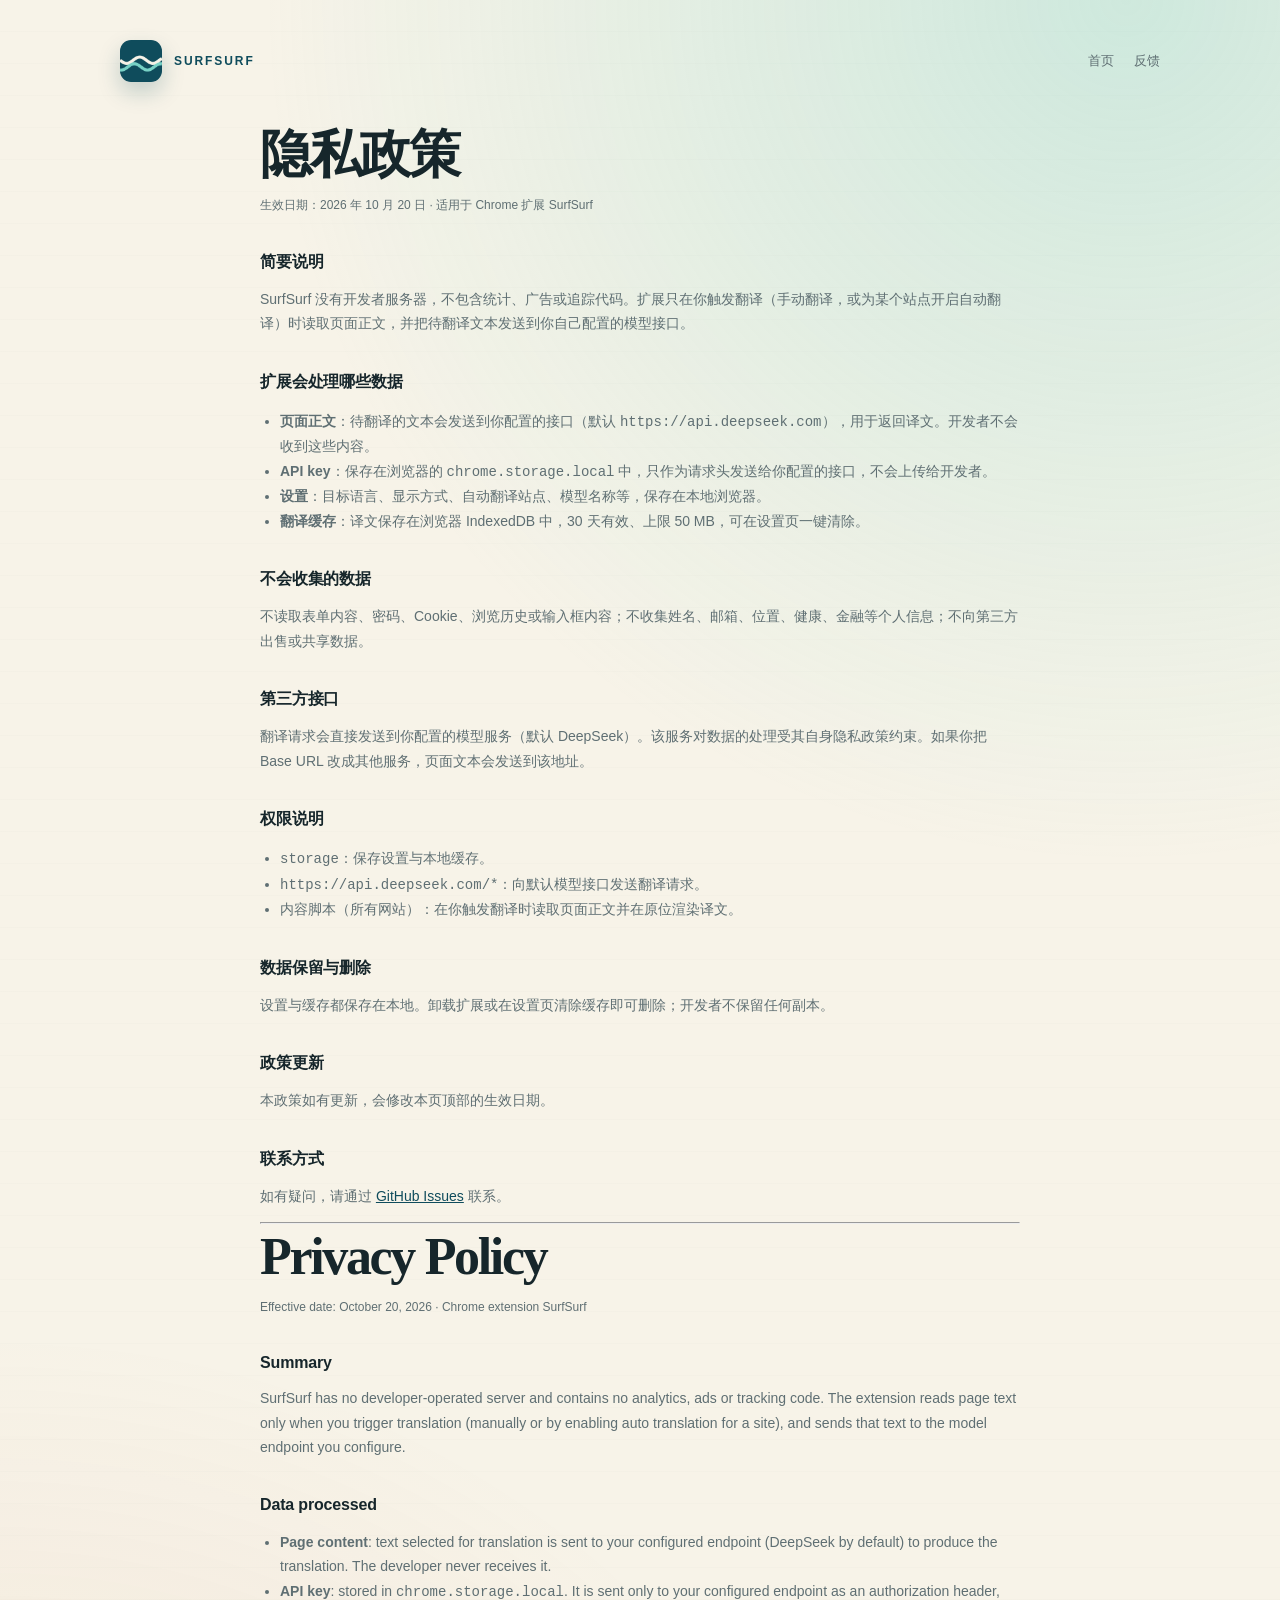
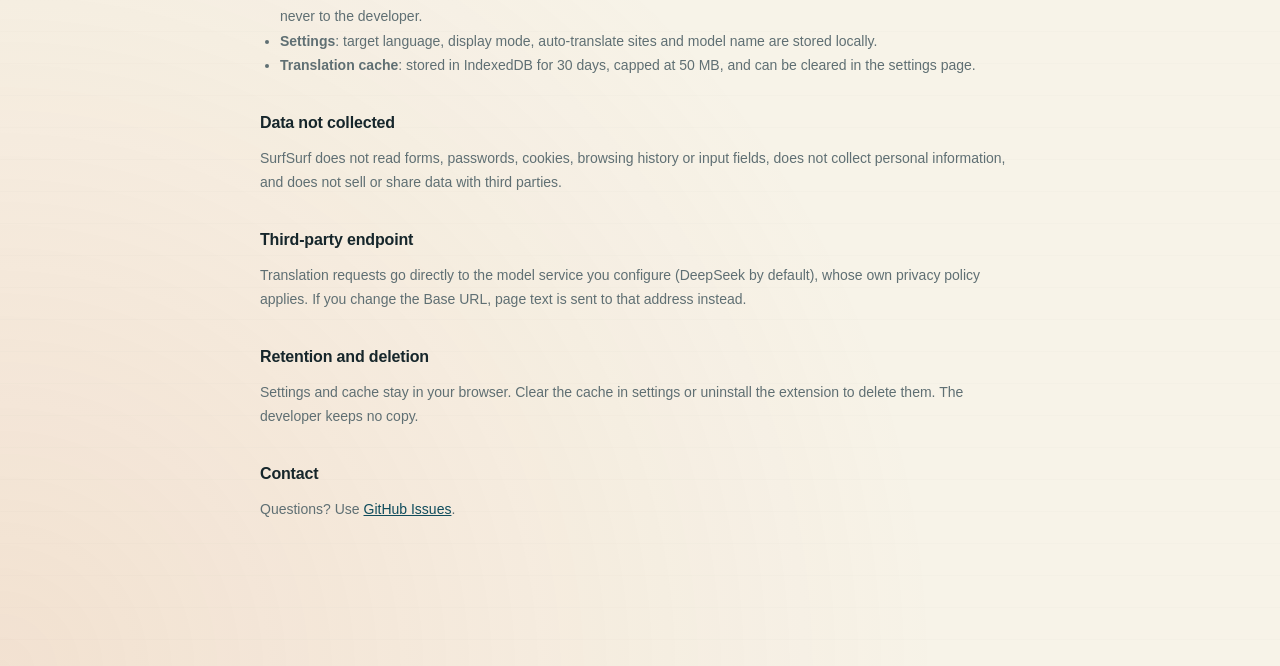
==== privacy.html @ 8453b897 "站点：SurfSurf 落地页与隐私政策" ====
<!doctype html>
<html lang="zh-CN">
  <head>
    <meta charset="UTF-8" />
    <meta name="viewport" content="width=device-width, initial-scale=1.0" />
    <title>SurfSurf 隐私政策</title>
    <link rel="icon" href="assets/icon-128.png" />
    <link rel="stylesheet" href="style.css" />
  </head>
  <body>
    <div class="page">
      <header class="top">
        <a class="brand" href="./">
          <img src="assets/icon-128.png" alt="" />
          SURFSURF
        </a>
        <nav>
          <a href="./">首页</a>
          <a href="https://github.com/cxq1221/surfsurf-site/issues">反馈</a>
        </nav>
      </header>

      <main class="policy">
        <h1>隐私政策</h1>
        <p class="meta">生效日期：2026 年 10 月 20 日 · 适用于 Chrome 扩展 SurfSurf</p>

        <h2>简要说明</h2>
        <p>
          SurfSurf 没有开发者服务器，不包含统计、广告或追踪代码。扩展只在你触发翻译（手动翻译，或为某个站点开启自动翻译）时读取页面正文，并把待翻译文本发送到你自己配置的模型接口。
        </p>

        <h2>扩展会处理哪些数据</h2>
        <ul>
          <li>
            <strong>页面正文</strong>：待翻译的文本会发送到你配置的接口（默认
            <code>https://api.deepseek.com</code>），用于返回译文。开发者不会收到这些内容。
          </li>
          <li>
            <strong>API key</strong>：保存在浏览器的
            <code>chrome.storage.local</code> 中，只作为请求头发送给你配置的接口，不会上传给开发者。
          </li>
          <li>
            <strong>设置</strong>：目标语言、显示方式、自动翻译站点、模型名称等，保存在本地浏览器。
          </li>
          <li>
            <strong>翻译缓存</strong>：译文保存在浏览器 IndexedDB 中，30 天有效、上限 50 MB，可在设置页一键清除。
          </li>
        </ul>

        <h2>不会收集的数据</h2>
        <p>
          不读取表单内容、密码、Cookie、浏览历史或输入框内容；不收集姓名、邮箱、位置、健康、金融等个人信息；不向第三方出售或共享数据。
        </p>

        <h2>第三方接口</h2>
        <p>
          翻译请求会直接发送到你配置的模型服务（默认 DeepSeek）。该服务对数据的处理受其自身隐私政策约束。如果你把 Base URL 改成其他服务，页面文本会发送到该地址。
        </p>

        <h2>权限说明</h2>
        <ul>
          <li><code>storage</code>：保存设置与本地缓存。</li>
          <li><code>https://api.deepseek.com/*</code>：向默认模型接口发送翻译请求。</li>
          <li>内容脚本（所有网站）：在你触发翻译时读取页面正文并在原位渲染译文。</li>
        </ul>

        <h2>数据保留与删除</h2>
        <p>
          设置与缓存都保存在本地。卸载扩展或在设置页清除缓存即可删除；开发者不保留任何副本。
        </p>

        <h2>政策更新</h2>
        <p>本政策如有更新，会修改本页顶部的生效日期。</p>

        <h2>联系方式</h2>
        <p>
          如有疑问，请通过
          <a href="https://github.com/cxq1221/surfsurf-site/issues">GitHub Issues</a>
          联系。
        </p>

        <hr />

        <h1 lang="en">Privacy Policy</h1>
        <p class="meta" lang="en">Effective date: October 20, 2026 · Chrome extension SurfSurf</p>

        <div lang="en">
          <h2>Summary</h2>
          <p>
            SurfSurf has no developer-operated server and contains no analytics, ads or tracking code. The extension reads page text only when you trigger translation (manually or by enabling auto translation for a site), and sends that text to the model endpoint you configure.
          </p>

          <h2>Data processed</h2>
          <ul>
            <li>
              <strong>Page content</strong>: text selected for translation is sent to your configured endpoint (DeepSeek by default) to produce the translation. The developer never receives it.
            </li>
            <li>
              <strong>API key</strong>: stored in <code>chrome.storage.local</code>. It is sent only to your configured endpoint as an authorization header, never to the developer.
            </li>
            <li>
              <strong>Settings</strong>: target language, display mode, auto-translate sites and model name are stored locally.
            </li>
            <li>
              <strong>Translation cache</strong>: stored in IndexedDB for 30 days, capped at 50 MB, and can be cleared in the settings page.
            </li>
          </ul>

          <h2>Data not collected</h2>
          <p>
            SurfSurf does not read forms, passwords, cookies, browsing history or input fields, does not collect personal information, and does not sell or share data with third parties.
          </p>

          <h2>Third-party endpoint</h2>
          <p>
            Translation requests go directly to the model service you configure (DeepSeek by default), whose own privacy policy applies. If you change the Base URL, page text is sent to that address instead.
          </p>

          <h2>Retention and deletion</h2>
          <p>
            Settings and cache stay in your browser. Clear the cache in settings or uninstall the extension to delete them. The developer keeps no copy.
          </p>

          <h2>Contact</h2>
          <p>
            Questions? Use
            <a href="https://github.com/cxq1221/surfsurf-site/issues">GitHub Issues</a>.
          </p>
        </div>
      </main>
    </div>
  </body>
</html>
---- style.css ----
:root {
  --paper: #f7f3e8;
  --ink: #16262b;
  --ink-soft: #5f6f73;
  --teal: #0f4c5c;
  --coral: #d98256;
  --line: rgba(22, 38, 43, 0.14);
  --shadow: 0 24px 60px rgba(22, 38, 43, 0.12);
}

* {
  box-sizing: border-box;
}

html {
  background: var(--paper);
}

body {
  margin: 0;
  color: var(--ink);
  font-family: "Avenir Next", "Helvetica Neue", "PingFang SC", "Noto Sans SC",
    sans-serif;
  background:
    radial-gradient(circle at 88% 0%, rgba(120, 210, 198, 0.32), transparent 34%),
    radial-gradient(circle at 0% 100%, rgba(217, 130, 86, 0.16), transparent 36%),
    repeating-linear-gradient(
      0deg,
      transparent,
      transparent 31px,
      rgba(22, 38, 43, 0.022) 32px
    ),
    var(--paper);
  -webkit-font-smoothing: antialiased;
}

a {
  color: var(--teal);
}

.page {
  width: min(1040px, calc(100% - 48px));
  margin: 0 auto;
  padding: 40px 0 64px;
}

.top {
  display: flex;
  align-items: center;
  justify-content: space-between;
  gap: 16px;
}

.brand {
  display: flex;
  align-items: center;
  gap: 12px;
  color: var(--teal);
  font-size: 12px;
  font-weight: 600;
  letter-spacing: 0.16em;
  text-decoration: none;
}

.brand img {
  width: 42px;
  height: 42px;
  border-radius: 11px;
  box-shadow: 0 10px 22px rgba(15, 76, 92, 0.22);
}

.top nav {
  display: flex;
  gap: 20px;
  font-size: 13px;
}

.top nav a {
  color: var(--ink-soft);
  text-decoration: none;
}

.top nav a:hover {
  color: var(--teal);
}

.hero {
  display: grid;
  grid-template-columns: minmax(0, 1fr) 320px;
  gap: 48px;
  align-items: center;
  padding: 64px 0 48px;
}

.kicker {
  margin: 0 0 10px;
  color: var(--ink-soft);
  font-size: 11px;
  letter-spacing: 0.18em;
}

h1 {
  margin: 0;
  font-family: "Iowan Old Style", "Songti SC", Georgia, serif;
  font-size: clamp(44px, 7vw, 76px);
  font-weight: 600;
  line-height: 0.98;
  letter-spacing: -0.045em;
}

.lede {
  max-width: 520px;
  margin: 18px 0 0;
  color: var(--ink-soft);
  font-size: 15px;
  line-height: 1.7;
}

.cta {
  display: inline-flex;
  align-items: center;
  gap: 10px;
  margin-top: 26px;
  padding: 12px 20px;
  border-radius: 999px;
  background: var(--teal);
  color: #f7f3e8;
  font-size: 13px;
  font-weight: 600;
  text-decoration: none;
  box-shadow: 0 14px 30px rgba(15, 76, 92, 0.24);
}

.cta.pending {
  background: rgba(255, 255, 255, 0.66);
  color: var(--teal);
  border: 1px solid var(--line);
  box-shadow: var(--shadow);
}

.hero-mark {
  display: grid;
  place-items: center;
}

.hero-mark img {
  width: 100%;
  height: auto;
  border: 1px solid var(--line);
  border-radius: 20px;
  box-shadow: var(--shadow);
}

.shot {
  margin: 0;
}

.shot img {
  width: 100%;
  height: auto;
  border: 1px solid var(--line);
  border-radius: 18px;
  box-shadow: var(--shadow);
}

.shot figcaption {
  margin-top: 12px;
  color: var(--ink-soft);
  font-size: 11px;
  letter-spacing: 0.04em;
  text-align: center;
}

.features {
  display: grid;
  grid-template-columns: repeat(2, minmax(0, 1fr));
  gap: 18px;
  margin-top: 48px;
}

.feature {
  padding: 22px;
  border: 1px solid var(--line);
  border-radius: 16px;
  background: rgba(255, 255, 255, 0.6);
}

.feature h2 {
  margin: 0 0 8px;
  font-size: 15px;
  letter-spacing: -0.01em;
}

.feature p {
  margin: 0;
  color: var(--ink-soft);
  font-size: 13px;
  line-height: 1.65;
}

footer {
  display: flex;
  flex-wrap: wrap;
  gap: 14px;
  justify-content: space-between;
  margin-top: 56px;
  padding-top: 18px;
  border-top: 1px solid var(--line);
  color: var(--ink-soft);
  font-size: 11px;
}

footer a {
  color: var(--ink-soft);
}

.policy {
  max-width: 760px;
  margin: 0 auto;
  padding: 48px 0 72px;
}

.policy h1 {
  font-size: clamp(34px, 5vw, 52px);
}

.policy h2 {
  margin: 36px 0 10px;
  font-size: 16px;
  letter-spacing: -0.01em;
}

.policy p,
.policy li {
  color: var(--ink-soft);
  font-size: 14px;
  line-height: 1.75;
}

.policy ul {
  padding-left: 20px;
}

.policy .meta {
  margin: 14px 0 0;
  font-size: 12px;
}

@media (max-width: 760px) {
  .page {
    width: min(100% - 32px, 680px);
    padding-top: 26px;
  }

  .hero {
    grid-template-columns: 1fr;
    gap: 28px;
    padding: 40px 0 32px;
  }

  .features {
    grid-template-columns: 1fr;
  }
}
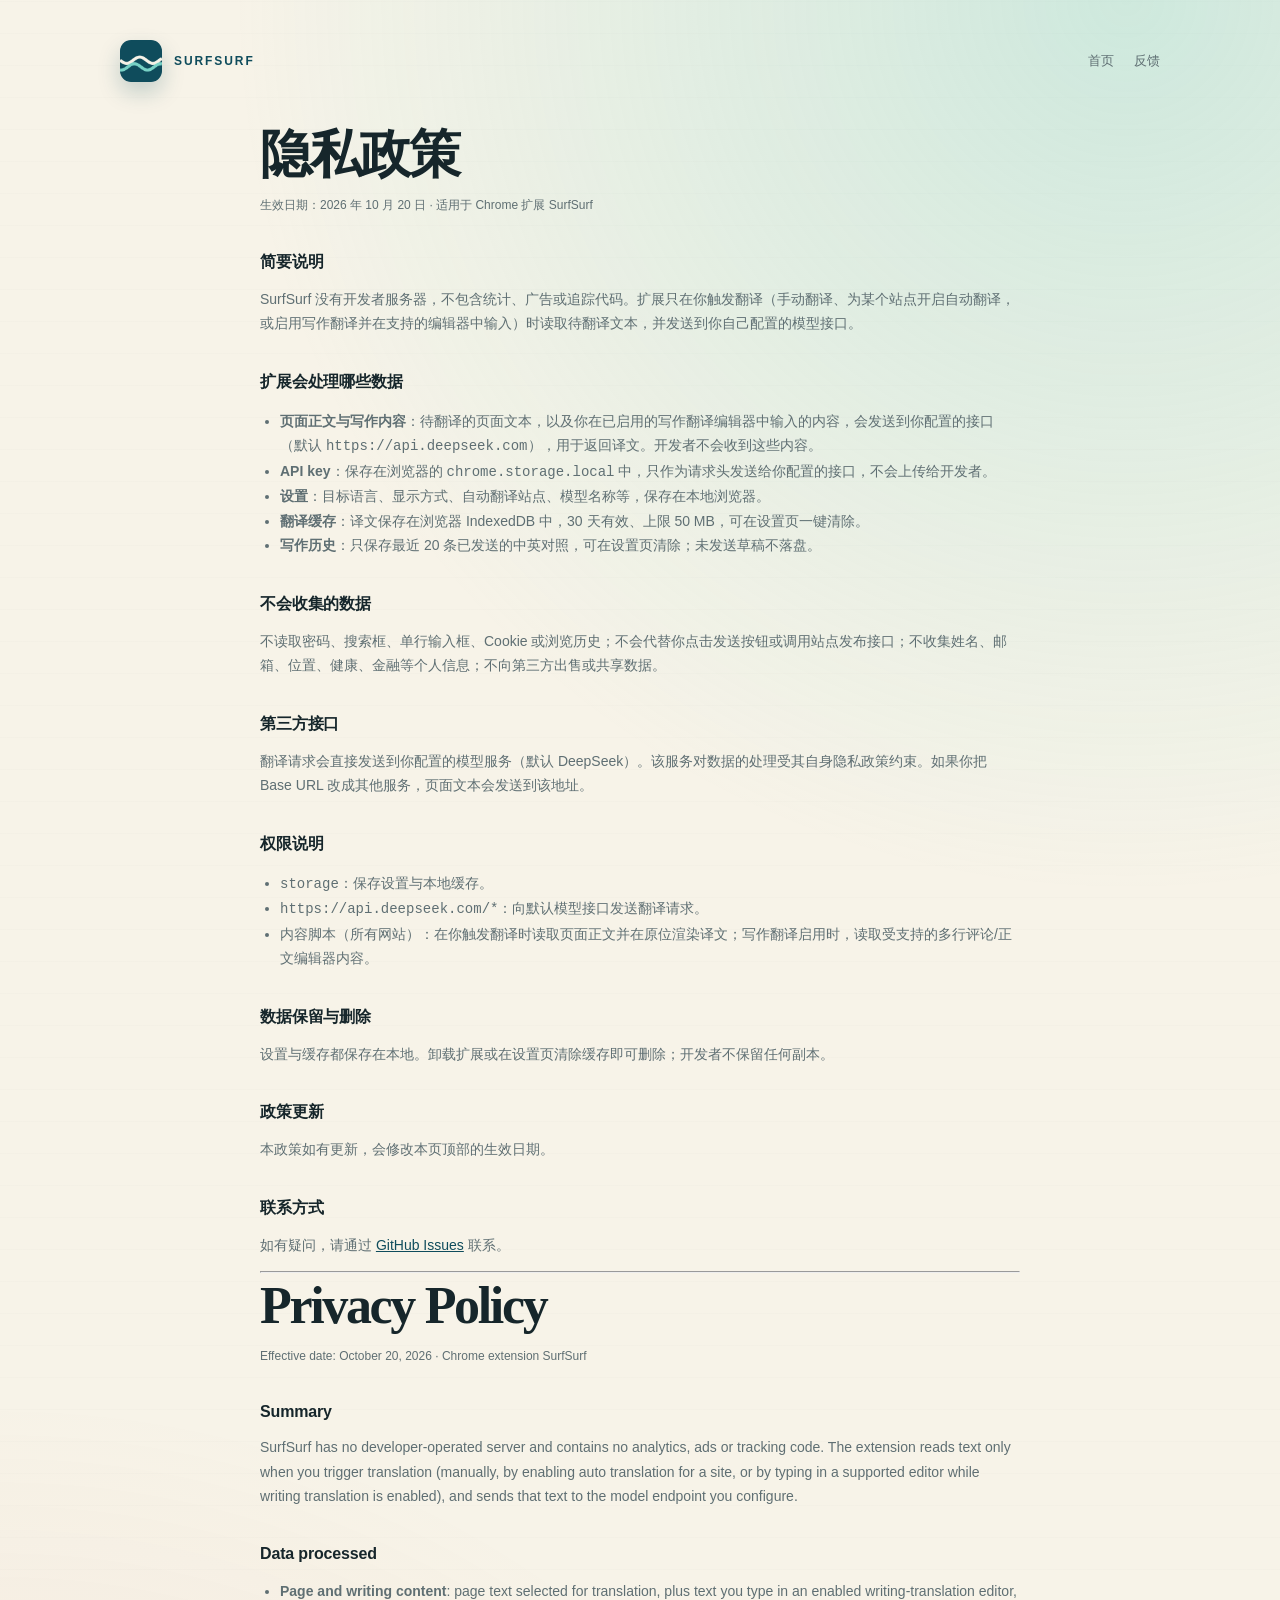
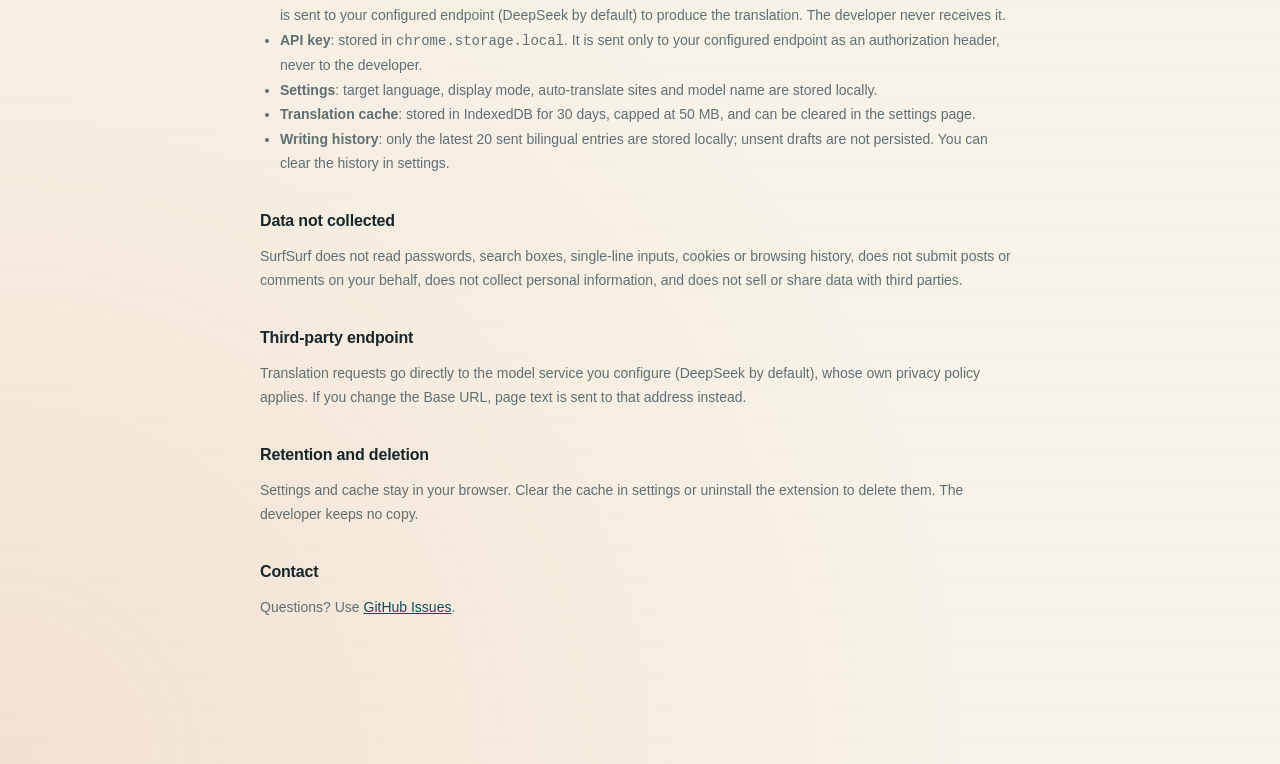
==== commit 88d1aab7: "站点：更新写作翻译介绍与隐私说明 补充 Reddit 写作翻译截图、快捷键说明，以及编辑器文本处理与本地写作历史的隐私披露。" ====
--- a/privacy.html
+++ b/privacy.html
@@ -26,13 +26,13 @@
 
         <h2>简要说明</h2>
         <p>
-          SurfSurf 没有开发者服务器，不包含统计、广告或追踪代码。扩展只在你触发翻译（手动翻译，或为某个站点开启自动翻译）时读取页面正文，并把待翻译文本发送到你自己配置的模型接口。
+          SurfSurf 没有开发者服务器，不包含统计、广告或追踪代码。扩展只在你触发翻译（手动翻译、为某个站点开启自动翻译，或启用写作翻译并在支持的编辑器中输入）时读取待翻译文本，并发送到你自己配置的模型接口。
         </p>
 
         <h2>扩展会处理哪些数据</h2>
         <ul>
           <li>
-            <strong>页面正文</strong>：待翻译的文本会发送到你配置的接口（默认
+            <strong>页面正文与写作内容</strong>：待翻译的页面文本，以及你在已启用的写作翻译编辑器中输入的内容，会发送到你配置的接口（默认
             <code>https://api.deepseek.com</code>），用于返回译文。开发者不会收到这些内容。
           </li>
           <li>
@@ -45,11 +45,14 @@
           <li>
             <strong>翻译缓存</strong>：译文保存在浏览器 IndexedDB 中，30 天有效、上限 50 MB，可在设置页一键清除。
           </li>
+          <li>
+            <strong>写作历史</strong>：只保存最近 20 条已发送的中英对照，可在设置页清除；未发送草稿不落盘。
+          </li>
         </ul>
 
         <h2>不会收集的数据</h2>
         <p>
-          不读取表单内容、密码、Cookie、浏览历史或输入框内容；不收集姓名、邮箱、位置、健康、金融等个人信息；不向第三方出售或共享数据。
+          不读取密码、搜索框、单行输入框、Cookie 或浏览历史；不会代替你点击发送按钮或调用站点发布接口；不收集姓名、邮箱、位置、健康、金融等个人信息；不向第三方出售或共享数据。
         </p>
 
         <h2>第三方接口</h2>
@@ -61,7 +64,7 @@
         <ul>
           <li><code>storage</code>：保存设置与本地缓存。</li>
           <li><code>https://api.deepseek.com/*</code>：向默认模型接口发送翻译请求。</li>
-          <li>内容脚本（所有网站）：在你触发翻译时读取页面正文并在原位渲染译文。</li>
+          <li>内容脚本（所有网站）：在你触发翻译时读取页面正文并在原位渲染译文；写作翻译启用时，读取受支持的多行评论/正文编辑器内容。</li>
         </ul>
 
         <h2>数据保留与删除</h2>
@@ -87,13 +90,13 @@
         <div lang="en">
           <h2>Summary</h2>
           <p>
-            SurfSurf has no developer-operated server and contains no analytics, ads or tracking code. The extension reads page text only when you trigger translation (manually or by enabling auto translation for a site), and sends that text to the model endpoint you configure.
+            SurfSurf has no developer-operated server and contains no analytics, ads or tracking code. The extension reads text only when you trigger translation (manually, by enabling auto translation for a site, or by typing in a supported editor while writing translation is enabled), and sends that text to the model endpoint you configure.
           </p>
 
           <h2>Data processed</h2>
           <ul>
             <li>
-              <strong>Page content</strong>: text selected for translation is sent to your configured endpoint (DeepSeek by default) to produce the translation. The developer never receives it.
+              <strong>Page and writing content</strong>: page text selected for translation, plus text you type in an enabled writing-translation editor, is sent to your configured endpoint (DeepSeek by default) to produce the translation. The developer never receives it.
             </li>
             <li>
               <strong>API key</strong>: stored in <code>chrome.storage.local</code>. It is sent only to your configured endpoint as an authorization header, never to the developer.
@@ -104,11 +107,14 @@
             <li>
               <strong>Translation cache</strong>: stored in IndexedDB for 30 days, capped at 50 MB, and can be cleared in the settings page.
             </li>
+            <li>
+              <strong>Writing history</strong>: only the latest 20 sent bilingual entries are stored locally; unsent drafts are not persisted. You can clear the history in settings.
+            </li>
           </ul>
 
           <h2>Data not collected</h2>
           <p>
-            SurfSurf does not read forms, passwords, cookies, browsing history or input fields, does not collect personal information, and does not sell or share data with third parties.
+            SurfSurf does not read passwords, search boxes, single-line inputs, cookies or browsing history, does not submit posts or comments on your behalf, does not collect personal information, and does not sell or share data with third parties.
           </p>
 
           <h2>Third-party endpoint</h2>
--- a/style.css
+++ b/style.css
@@ -171,6 +171,10 @@
   text-align: center;
 }
 
+.shot-writing {
+  margin-top: 28px;
+}
+
 .features {
   display: grid;
   grid-template-columns: repeat(2, minmax(0, 1fr));
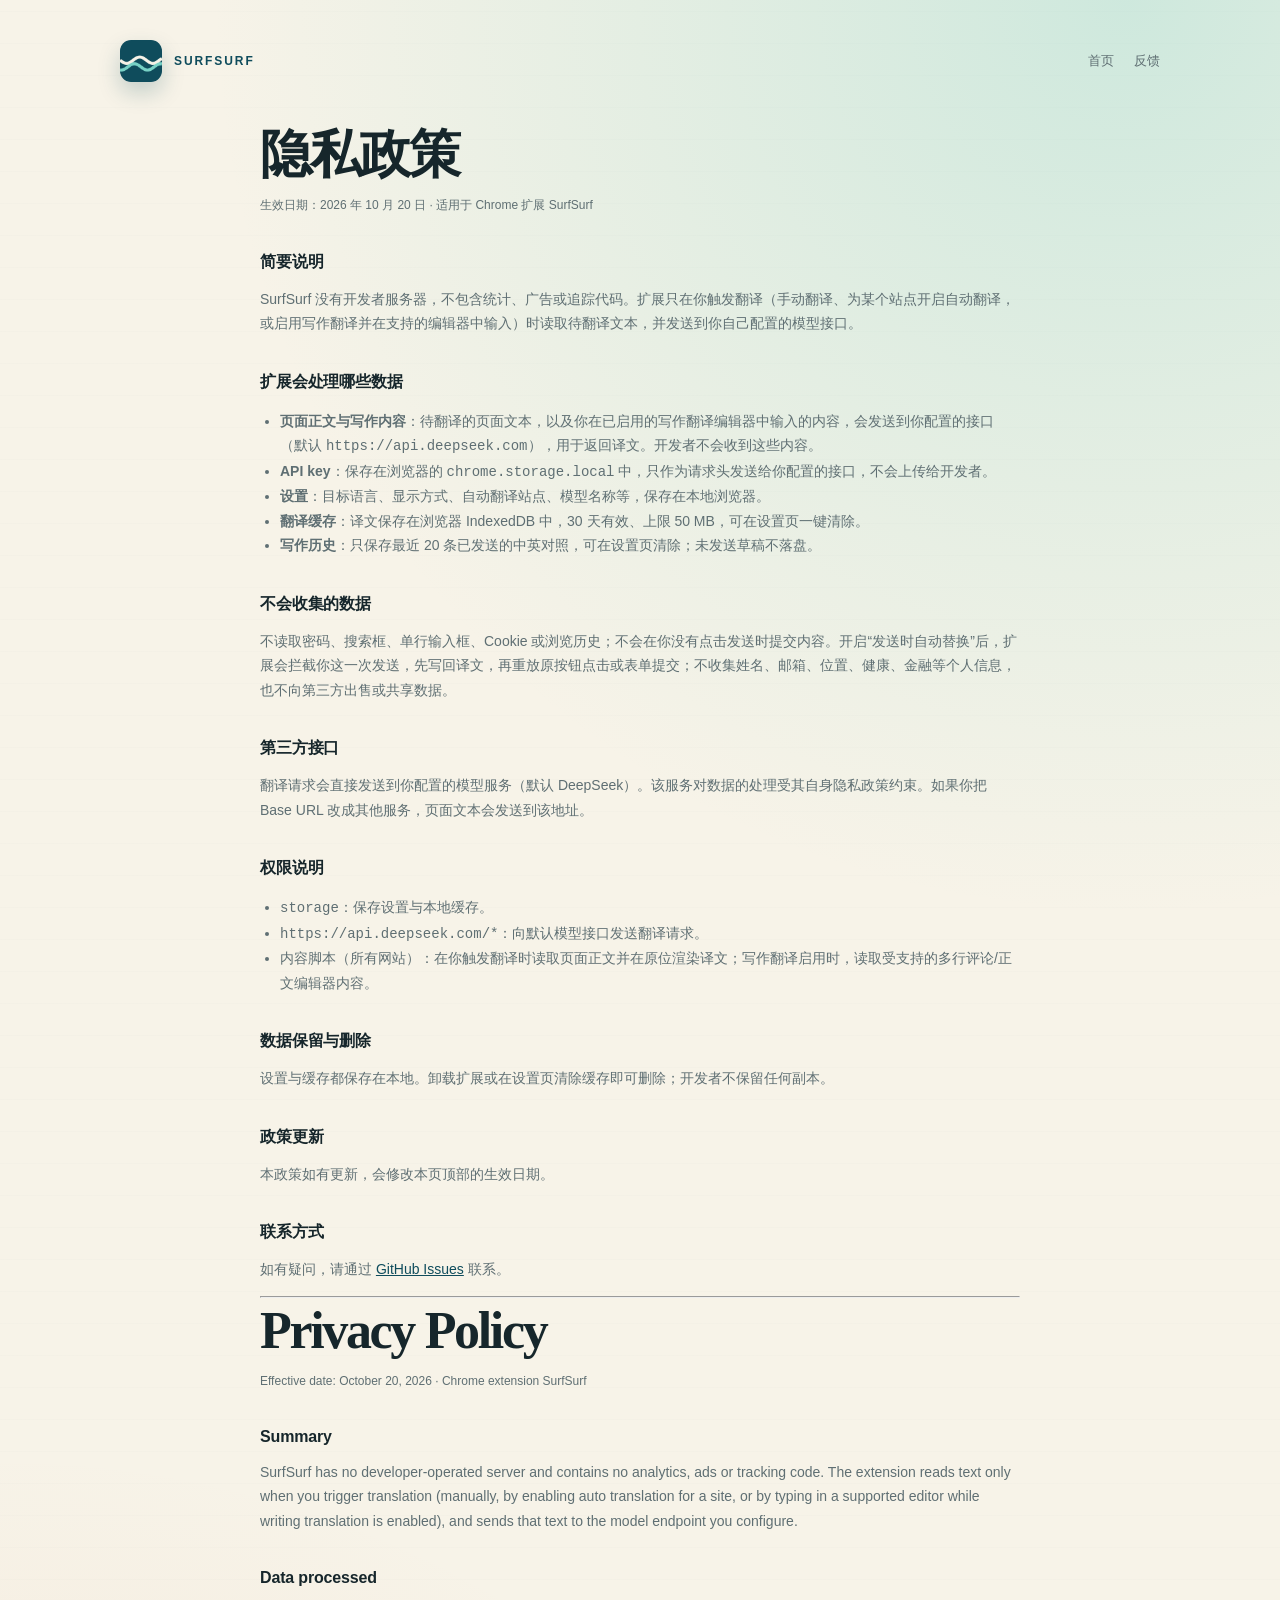
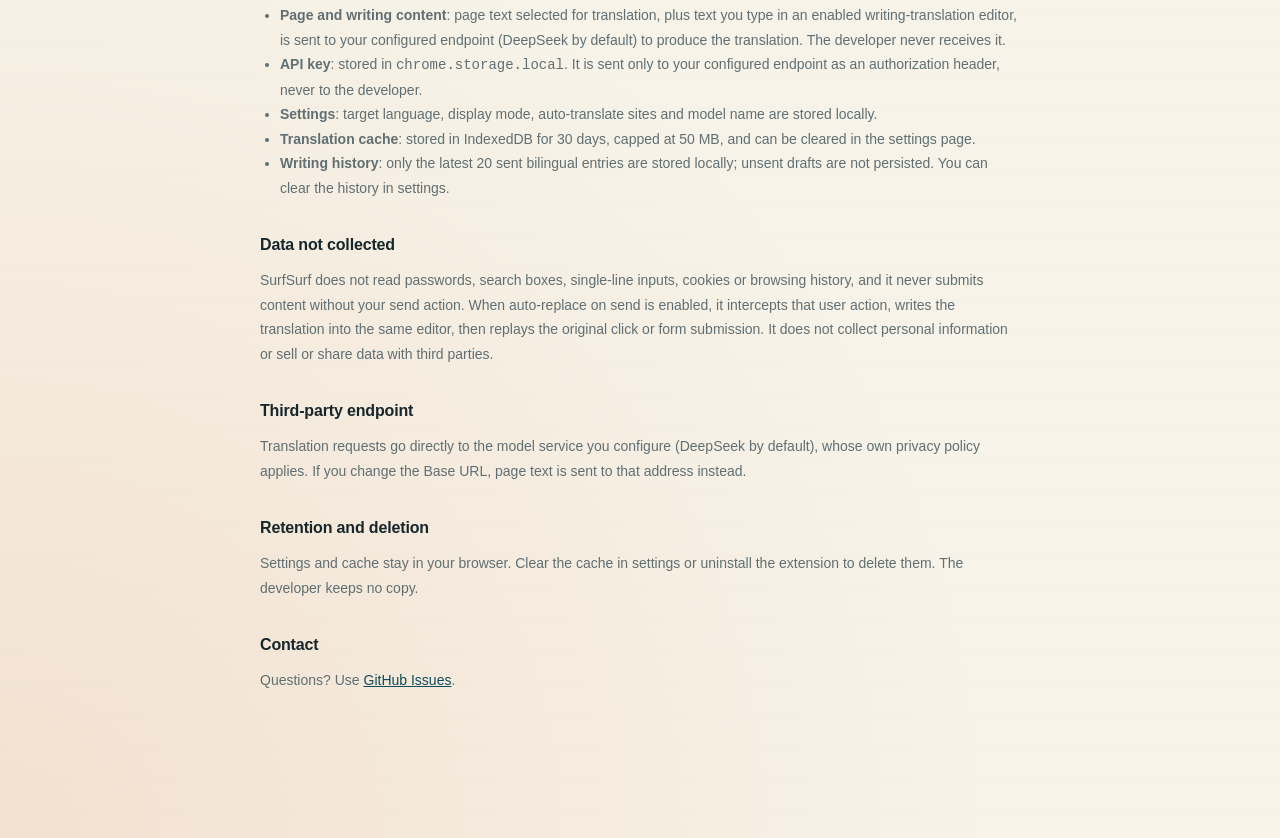
==== commit 0991c32c: "更新自动替换发送说明与隐私政策" ====
--- a/privacy.html
+++ b/privacy.html
@@ -52,7 +52,7 @@
 
         <h2>不会收集的数据</h2>
         <p>
-          不读取密码、搜索框、单行输入框、Cookie 或浏览历史；不会代替你点击发送按钮或调用站点发布接口；不收集姓名、邮箱、位置、健康、金融等个人信息；不向第三方出售或共享数据。
+          不读取密码、搜索框、单行输入框、Cookie 或浏览历史；不会在你没有点击发送时提交内容。开启“发送时自动替换”后，扩展会拦截你这一次发送，先写回译文，再重放原按钮点击或表单提交；不收集姓名、邮箱、位置、健康、金融等个人信息，也不向第三方出售或共享数据。
         </p>
 
         <h2>第三方接口</h2>
@@ -114,7 +114,7 @@
 
           <h2>Data not collected</h2>
           <p>
-            SurfSurf does not read passwords, search boxes, single-line inputs, cookies or browsing history, does not submit posts or comments on your behalf, does not collect personal information, and does not sell or share data with third parties.
+            SurfSurf does not read passwords, search boxes, single-line inputs, cookies or browsing history, and it never submits content without your send action. When auto-replace on send is enabled, it intercepts that user action, writes the translation into the same editor, then replays the original click or form submission. It does not collect personal information or sell or share data with third parties.
           </p>
 
           <h2>Third-party endpoint</h2>
